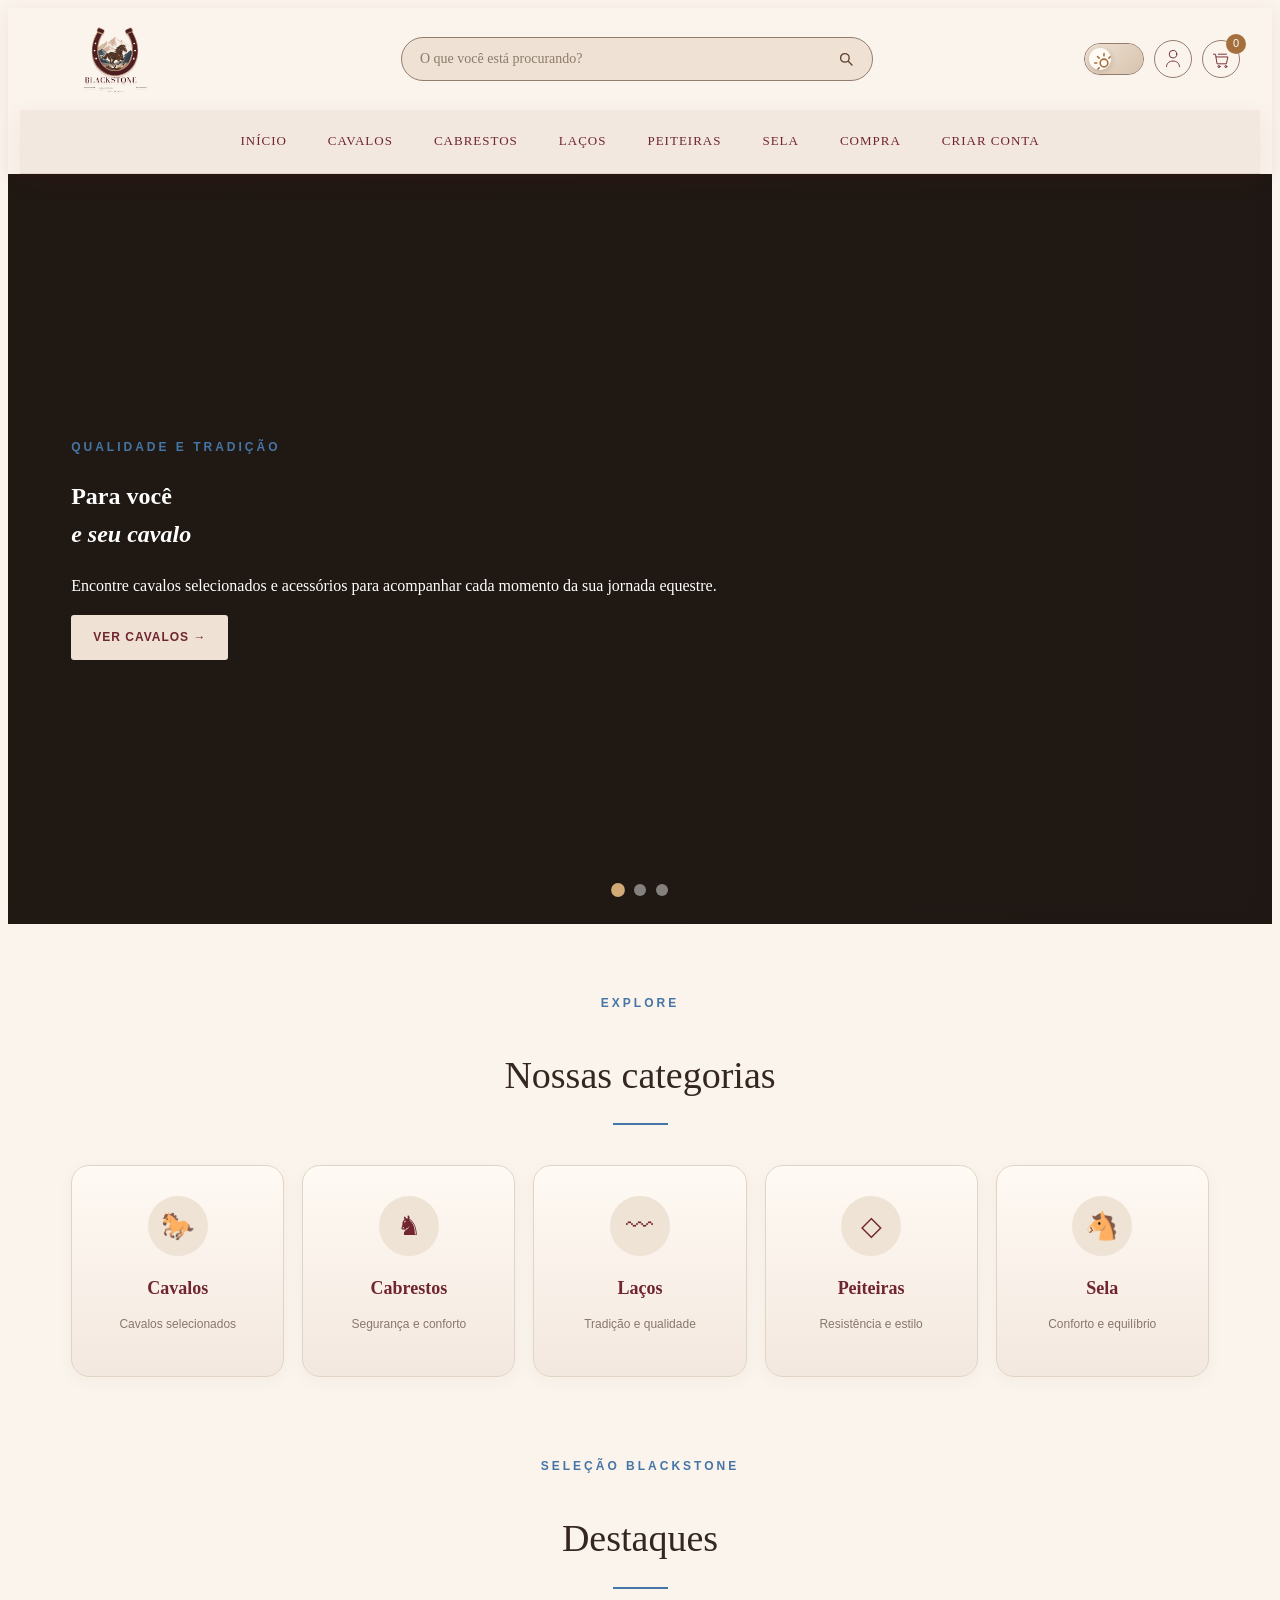
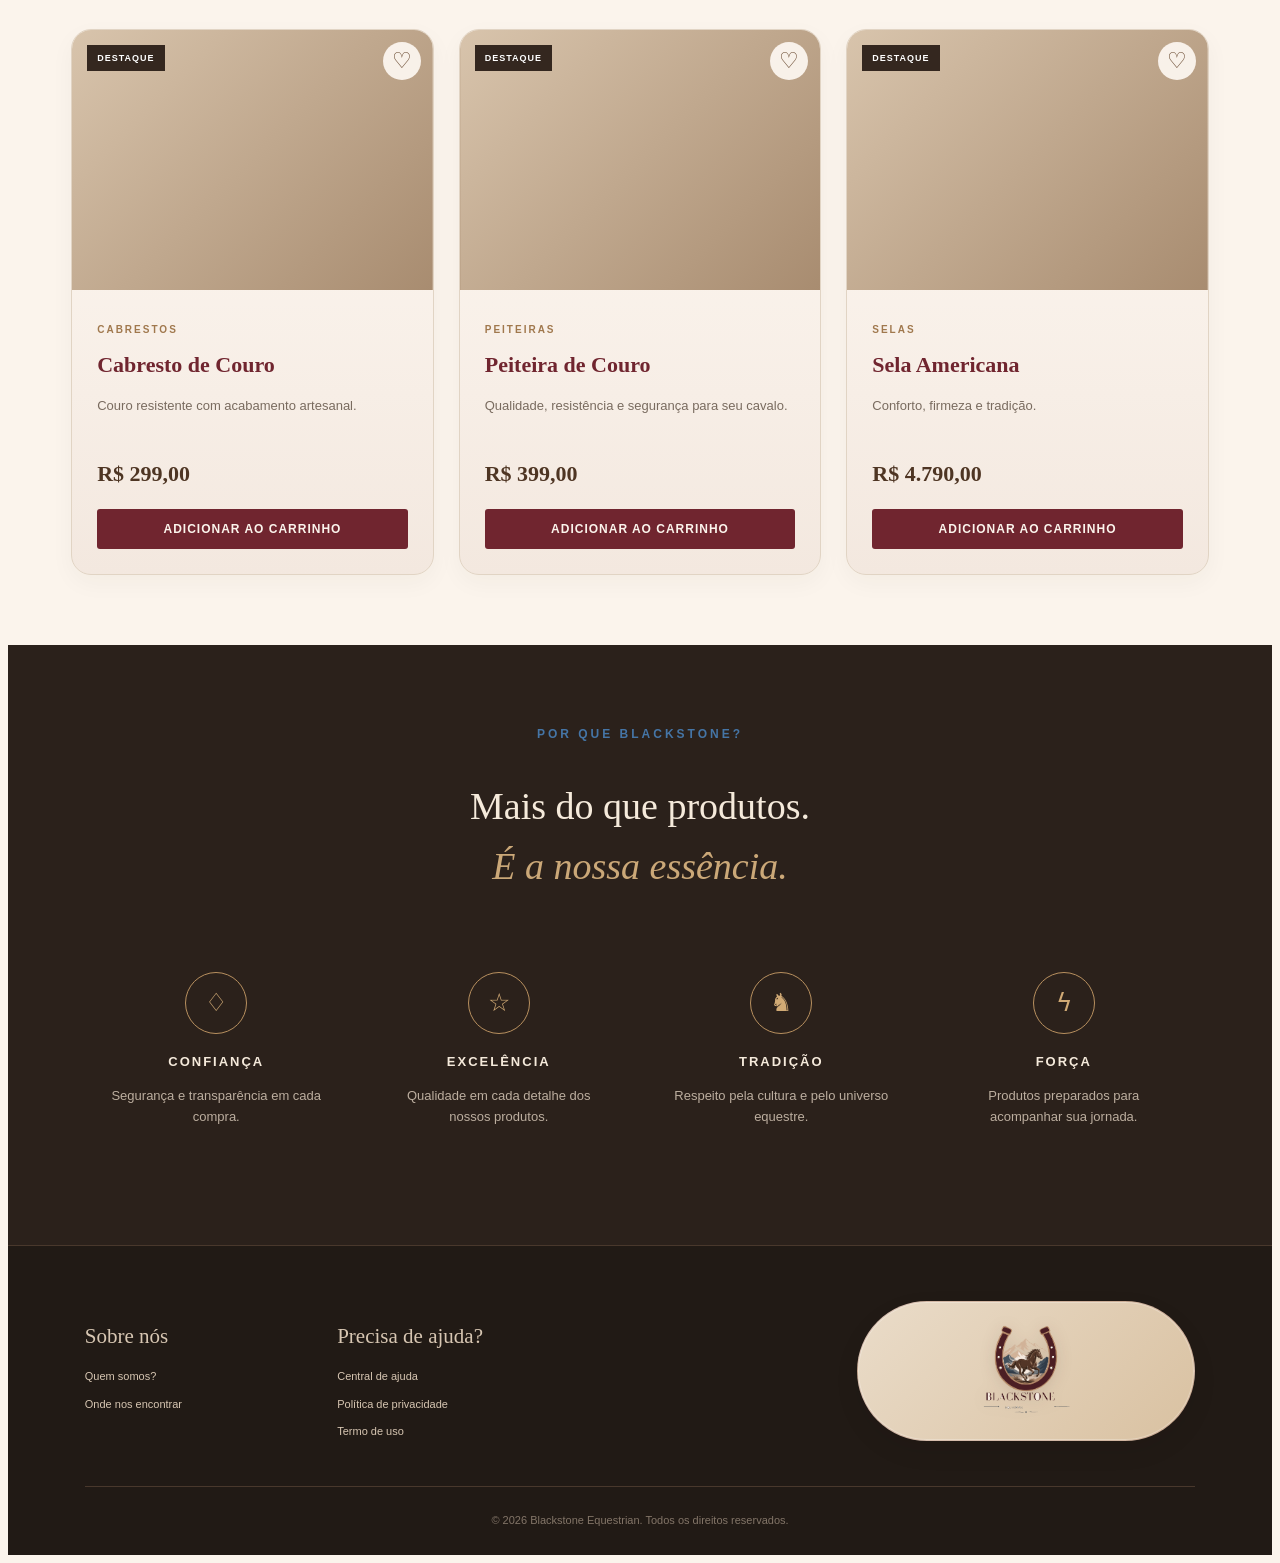
==== Desktop/SENAI/Blackstone/index.html @ 1b358e32 "prjt principal" ====
<!doctype html>
<html lang="pt-BR">
  <head>
    <meta charset="UTF-8" />
    <meta name="viewport" content="width=device-width, initial-scale=1.0" />
    <meta
      name="description"
      content="Blackstone Equestrian - Cavalos e acessórios para o universo equestre."
    />
    <title>Blackstone Equestrian</title>
    <link rel="stylesheet" href="stlye.css" />
  </head>

  <body>
    <div class="site-topo">
      <header class="cabecalho">
        <a href="#inicio" class="logo" aria-label="Blackstone Equestrian">
          <img
            src="assets/img/logobse-transparent.png"
            alt="Blackstone Equestrian"
            class="logo-image"
          />
        </a>

        <div class="pesquisa">
          <input
            type="text"
            id="searchInput"
            placeholder="O que você está procurando?"
          />
          <button type="button" id="searchBtn" aria-label="Buscar">
            <svg class="search-icon" viewBox="0 0 24 24" aria-hidden="true">
              <circle cx="10.5" cy="10.5" r="5.7"></circle>
              <path d="M15.3 15.3 L20 20"></path>
            </svg>
          </button>
        </div>

        <div class="acoes">
          <button
            type="button"
            class="icone theme-toggle"
            id="themeToggle"
            title="Alternar tema"
            aria-label="Alternar modo claro e escuro"
            aria-pressed="false"
          >
            <span class="theme-toggle-track" aria-hidden="true">
              <span class="theme-toggle-icon">
                <svg
                  class="theme-icon-svg sun"
                  viewBox="0 0 24 24"
                  aria-hidden="true"
                >
                  <circle cx="12" cy="12" r="4.2"></circle>
                  <path
                    d="M12 1.8v2.4M12 19.8v2.4M4.93 4.93l1.7 1.7M17.37 17.37l1.7 1.7M1.8 12h2.4M19.8 12h2.4M4.93 19.07l1.7-1.7M17.37 6.63l1.7-1.7"
                  ></path>
                </svg>
                <svg
                  class="theme-icon-svg moon"
                  viewBox="0 0 24 24"
                  aria-hidden="true"
                >
                  <path
                    d="M18.5 14.2A7.2 7.2 0 0 1 9.8 5.5a7.3 7.3 0 1 0 8.7 8.7Z"
                  ></path>
                </svg>
              </span>
            </span>
          </button>

          <a
            href="#conta"
            class="icone"
            title="Minha conta"
            aria-label="Minha conta"
          >
            <svg class="header-icon" viewBox="0 0 32 32" aria-hidden="true">
              <circle cx="16" cy="9" r="5.5"></circle>
              <path d="M6.5 27c.6-5.2 4.1-8 9.5-8s8.9 2.8 9.5 8"></path>
            </svg>
          </a>

          <a
            href="#compra"
            class="icone carrinho"
            title="Carrinho"
            aria-label="Carrinho"
          >
            <svg class="header-icon" viewBox="0 0 32 32" aria-hidden="true">
              <path d="M5 9h3l2.2 14h13.6l2.2-10H9"></path>
              <path d="M12 9h12"></path>
              <circle cx="13" cy="27" r="1.5"></circle>
              <circle cx="23" cy="27" r="1.5"></circle>
            </svg>
            <span id="cartCount">0</span>
          </a>
        </div>
      </header>

      <nav class="menu" aria-label="Navegação principal">
        <a href="#inicio">Início</a>
        <a href="#cavalos">Cavalos</a>
        <a href="#cabrestos">Cabrestos</a>
        <a href="#lacos">Laços</a>
        <a href="#peiteiras">Peiteiras</a>
        <a href="#sela">Sela</a>
        <a href="#compra">Compra</a>
        <a href="#conta">Criar conta</a>
      </nav>
    </div>

    <main>
      <section id="inicio" class="pagina">
        <div class="banner-slider" aria-label="Banner promocional">
          <div class="banner-slide active">
            <div class="banner-conteudo">
              <span class="subtitulo">QUALIDADE E TRADIÇÃO</span>

              <h1>
                Para você
                <br />
                <em>e seu cavalo</em>
              </h1>

              <p>
                Encontre cavalos selecionados e acessórios para acompanhar cada
                momento da sua jornada equestre.
              </p>

              <a href="#cavalos" class="botao botao-claro">VER CAVALOS →</a>
            </div>
          </div>

          <div class="banner-slide">
            <div class="banner-conteudo">
              <span class="subtitulo">O MELHOR PARA O SEU CAVALO</span>

              <h1>
                Estilo,
                <br />
                <em>conforto e tradição</em>
              </h1>

              <p>
                Acesse produtos pensados para desempenho, segurança e cuidado no
                dia a dia da equitação.
              </p>

              <a href="#cabrestos" class="botao botao-claro"
                >VER ACESSÓRIOS →</a
              >
            </div>
          </div>

          <div class="banner-slide">
            <div class="banner-conteudo">
              <span class="subtitulo">SELEÇÃO BLACKSTONE</span>

              <h1>
                Para você
                <br />
                <em>e seu cavalo</em>
              </h1>

              <p>
                Descubra itens de alta qualidade para uma rotina mais elegante,
                segura e completa.
              </p>

              <a href="#sela" class="botao botao-claro">VER SELEÇÃO →</a>
            </div>
          </div>

          <div class="banner-dots" aria-label="Navegação do banner">
            <button
              class="banner-dot active"
              type="button"
              aria-label="Slide 1"
            ></button>
            <button
              class="banner-dot"
              type="button"
              aria-label="Slide 2"
            ></button>
            <button
              class="banner-dot"
              type="button"
              aria-label="Slide 3"
            ></button>
          </div>
        </div>

        <div class="conteudo">
          <div class="titulo-secao">
            <span>EXPLORE</span>
            <h2>Nossas categorias</h2>
          </div>

          <div class="categorias">
            <a href="#cavalos" class="categoria">
              <div class="categoria-icone">🐎</div>
              <h3>Cavalos</h3>
              <p>Cavalos selecionados</p>
            </a>

            <a href="#cabrestos" class="categoria">
              <div class="categoria-icone">♞</div>
              <h3>Cabrestos</h3>
              <p>Segurança e conforto</p>
            </a>

            <a href="#lacos" class="categoria">
              <div class="categoria-icone">〰</div>
              <h3>Laços</h3>
              <p>Tradição e qualidade</p>
            </a>

            <a href="#peiteiras" class="categoria">
              <div class="categoria-icone">◇</div>
              <h3>Peiteiras</h3>
              <p>Resistência e estilo</p>
            </a>

            <a href="#sela" class="categoria">
              <div class="categoria-icone">🐴</div>
              <h3>Sela</h3>
              <p>Conforto e equilíbrio</p>
            </a>
          </div>

          <div class="titulo-secao">
            <span>SELEÇÃO BLACKSTONE</span>
            <h2>Destaques</h2>
          </div>

          <div class="produtos">
            <article class="produto">
              <div class="produto-imagem">
                <span class="etiqueta">DESTAQUE</span>
                <button class="favorito" type="button">♡</button>
              </div>

              <div class="produto-info">
                <span class="categoria-produto">CABRESTOS</span>
                <h3>Cabresto de Couro</h3>
                <p>Couro resistente com acabamento artesanal.</p>
                <strong class="preco">R$ 299,00</strong>
                <button
                  type="button"
                  class="botao"
                  onclick="adicionarCarrinho('Cabresto de Couro', 'R$ 299,00')"
                >
                  ADICIONAR AO CARRINHO
                </button>
              </div>
            </article>

            <article class="produto">
              <div class="produto-imagem">
                <span class="etiqueta">DESTAQUE</span>
                <button class="favorito" type="button">♡</button>
              </div>

              <div class="produto-info">
                <span class="categoria-produto">PEITEIRAS</span>
                <h3>Peiteira de Couro</h3>
                <p>Qualidade, resistência e segurança para seu cavalo.</p>
                <strong class="preco">R$ 399,00</strong>
                <button
                  type="button"
                  class="botao"
                  onclick="adicionarCarrinho('Peiteira de Couro', 'R$ 399,00')"
                >
                  ADICIONAR AO CARRINHO
                </button>
              </div>
            </article>

            <article class="produto">
              <div class="produto-imagem">
                <span class="etiqueta">DESTAQUE</span>
                <button class="favorito" type="button">♡</button>
              </div>

              <div class="produto-info">
                <span class="categoria-produto">SELAS</span>
                <h3>Sela Americana</h3>
                <p>Conforto, firmeza e tradição.</p>
                <strong class="preco">R$ 4.790,00</strong>
                <button
                  type="button"
                  class="botao"
                  onclick="adicionarCarrinho('Sela Americana', 'R$ 4.790,00')"
                >
                  ADICIONAR AO CARRINHO
                </button>
              </div>
            </article>
          </div>
        </div>

        <section class="diferenciais">
          <div class="diferenciais-titulo">
            <span>POR QUE BLACKSTONE?</span>
            <h2>
              Mais do que produtos.
              <br />
              <em>É a nossa essência.</em>
            </h2>
          </div>

          <div class="diferenciais-grid">
            <div class="diferencial">
              <div class="diferencial-icone">♢</div>
              <h3>CONFIANÇA</h3>
              <p>Segurança e transparência em cada compra.</p>
            </div>

            <div class="diferencial">
              <div class="diferencial-icone">☆</div>
              <h3>EXCELÊNCIA</h3>
              <p>Qualidade em cada detalhe dos nossos produtos.</p>
            </div>

            <div class="diferencial">
              <div class="diferencial-icone">♞</div>
              <h3>TRADIÇÃO</h3>
              <p>Respeito pela cultura e pelo universo equestre.</p>
            </div>

            <div class="diferencial">
              <div class="diferencial-icone">ϟ</div>
              <h3>FORÇA</h3>
              <p>Produtos preparados para acompanhar sua jornada.</p>
            </div>
          </div>
        </section>
      </section>

      <section id="cavalos" class="pagina pagina-categoria">
        <div class="cabecalho-pagina">
          <span>NOSSA SELEÇÃO</span>
          <h1>Cavalos</h1>
          <p>Cavalos selecionados para diferentes estilos e necessidades.</p>
        </div>

        <div class="conteudo">
          <div class="produtos">
            <article class="produto">
              <div class="produto-imagem"></div>
              <div class="produto-info">
                <span class="categoria-produto">QUARTO DE MILHA</span>
                <h3>Quarto de Milha</h3>
                <p>Excelente linhagem e ótimo desempenho.</p>
                <strong class="preco">R$ 45.000,00</strong>
                <button
                  class="botao"
                  onclick="adicionarCarrinho('Quarto de Milha', 'R$ 45.000,00')"
                >
                  COMPRAR
                </button>
              </div>
            </article>

            <article class="produto">
              <div class="produto-imagem"></div>
              <div class="produto-info">
                <span class="categoria-produto">MANGALARGA</span>
                <h3>Mangalarga Marchador</h3>
                <p>Elegância, resistência e tradição.</p>
                <strong class="preco">R$ 32.000,00</strong>
                <button
                  class="botao"
                  onclick="
                    adicionarCarrinho('Mangalarga Marchador', 'R$ 32.000,00')
                  "
                >
                  COMPRAR
                </button>
              </div>
            </article>

            <article class="produto">
              <div class="produto-imagem"></div>
              <div class="produto-info">
                <span class="categoria-produto">CRIOULO</span>
                <h3>Crioulo</h3>
                <p>Força, docilidade e adaptação.</p>
                <strong class="preco">R$ 28.000,00</strong>
                <button
                  class="botao"
                  onclick="adicionarCarrinho('Crioulo', 'R$ 28.000,00')"
                >
                  COMPRAR
                </button>
              </div>
            </article>
          </div>
        </div>
      </section>

      <section id="cabrestos" class="pagina pagina-categoria">
        <div class="cabecalho-pagina">
          <span>ACESSÓRIOS</span>
          <h1>Cabrestos</h1>
          <p>Segurança, conforto e controle.</p>
        </div>

        <div class="conteudo">
          <div class="produtos">
            <article class="produto">
              <div class="produto-imagem"></div>
              <div class="produto-info">
                <h3>Cabresto de Couro</h3>
                <p>Couro resistente e acabamento artesanal.</p>
                <strong class="preco">R$ 299,00</strong>
                <button
                  class="botao"
                  onclick="adicionarCarrinho('Cabresto de Couro', 'R$ 299,00')"
                >
                  COMPRAR
                </button>
              </div>
            </article>

            <article class="produto">
              <div class="produto-imagem"></div>
              <div class="produto-info">
                <h3>Cabresto de Nylon</h3>
                <p>Leve, resistente e confortável.</p>
                <strong class="preco">R$ 149,00</strong>
                <button
                  class="botao"
                  onclick="adicionarCarrinho('Cabresto de Nylon', 'R$ 149,00')"
                >
                  COMPRAR
                </button>
              </div>
            </article>

            <article class="produto">
              <div class="produto-imagem"></div>
              <div class="produto-info">
                <h3>Cabresto Soft</h3>
                <p>Conforto para o uso diário.</p>
                <strong class="preco">R$ 219,00</strong>
                <button
                  class="botao"
                  onclick="adicionarCarrinho('Cabresto Soft', 'R$ 219,00')"
                >
                  COMPRAR
                </button>
              </div>
            </article>
          </div>
        </div>
      </section>

      <section id="lacos" class="pagina pagina-categoria">
        <div class="cabecalho-pagina">
          <span>ACESSÓRIOS</span>
          <h1>Laços</h1>
          <p>Tradição e qualidade em cada detalhe.</p>
        </div>

        <div class="conteudo">
          <div class="produtos">
            <article class="produto">
              <div class="produto-imagem"></div>
              <div class="produto-info">
                <h3>Laço de Seda</h3>
                <p>Trançado tradicional e acabamento refinado.</p>
                <strong class="preco">R$ 149,00</strong>
                <button
                  class="botao"
                  onclick="adicionarCarrinho('Laço de Seda', 'R$ 149,00')"
                >
                  COMPRAR
                </button>
              </div>
            </article>

            <article class="produto">
              <div class="produto-imagem"></div>
              <div class="produto-info">
                <h3>Laço de Corda</h3>
                <p>Resistente para treino e manejo.</p>
                <strong class="preco">R$ 119,00</strong>
                <button
                  class="botao"
                  onclick="adicionarCarrinho('Laço de Corda', 'R$ 119,00')"
                >
                  COMPRAR
                </button>
              </div>
            </article>

            <article class="produto">
              <div class="produto-imagem"></div>
              <div class="produto-info">
                <h3>Laço de Competição</h3>
                <p>Precisão e desempenho para provas.</p>
                <strong class="preco">R$ 189,00</strong>
                <button
                  class="botao"
                  onclick="adicionarCarrinho('Laço de Competição', 'R$ 189,00')"
                >
                  COMPRAR
                </button>
              </div>
            </article>
          </div>
        </div>
      </section>

      <section id="peiteiras" class="pagina pagina-categoria">
        <div class="cabecalho-pagina">
          <span>ACESSÓRIOS</span>
          <h1>Peiteiras</h1>
          <p>Proteção, conforto e desempenho.</p>
        </div>

        <div class="conteudo">
          <div class="produtos">
            <article class="produto">
              <div class="produto-imagem"></div>
              <div class="produto-info">
                <h3>Peiteira de Couro</h3>
                <p>Couro firme e acabamento artesanal.</p>
                <strong class="preco">R$ 399,00</strong>
                <button
                  class="botao"
                  onclick="adicionarCarrinho('Peiteira de Couro', 'R$ 399,00')"
                >
                  COMPRAR
                </button>
              </div>
            </article>

            <article class="produto">
              <div class="produto-imagem"></div>
              <div class="produto-info">
                <h3>Peiteira de Nylon</h3>
                <p>Resistente e leve.</p>
                <strong class="preco">R$ 259,00</strong>
                <button
                  class="botao"
                  onclick="adicionarCarrinho('Peiteira de Nylon', 'R$ 259,00')"
                >
                  COMPRAR
                </button>
              </div>
            </article>

            <article class="produto">
              <div class="produto-imagem"></div>
              <div class="produto-info">
                <h3>Peiteira Ajustável</h3>
                <p>Regulagem prática e segura.</p>
                <strong class="preco">R$ 279,00</strong>
                <button
                  class="botao"
                  onclick="adicionarCarrinho('Peiteira Ajustável', 'R$ 279,00')"
                >
                  COMPRAR
                </button>
              </div>
            </article>
          </div>
        </div>
      </section>

      <section id="sela" class="pagina pagina-categoria">
        <div class="cabecalho-pagina">
          <span>EQUIPAMENTOS</span>
          <h1>Selas</h1>
          <p>Conforto, equilíbrio e performance.</p>
        </div>

        <div class="conteudo">
          <div class="produtos">
            <article class="produto">
              <div class="produto-imagem"></div>
              <div class="produto-info">
                <h3>Sela Americana</h3>
                <p>Conforto, firmeza e tradição.</p>
                <strong class="preco">R$ 4.790,00</strong>
                <button
                  class="botao"
                  onclick="adicionarCarrinho('Sela Americana', 'R$ 4.790,00')"
                >
                  COMPRAR
                </button>
              </div>
            </article>

            <article class="produto">
              <div class="produto-imagem"></div>
              <div class="produto-info">
                <h3>Sela Tambor</h3>
                <p>Leveza e estabilidade para velocidade.</p>
                <strong class="preco">R$ 3.990,00</strong>
                <button
                  class="botao"
                  onclick="adicionarCarrinho('Sela Tambor', 'R$ 3.990,00')"
                >
                  COMPRAR
                </button>
              </div>
            </article>

            <article class="produto">
              <div class="produto-imagem"></div>
              <div class="produto-info">
                <h3>Sela de Passeio</h3>
                <p>Conforto para longas cavalgadas.</p>
                <strong class="preco">R$ 2.390,00</strong>
                <button
                  class="botao"
                  onclick="adicionarCarrinho('Sela de Passeio', 'R$ 2.390,00')"
                >
                  COMPRAR
                </button>
              </div>
            </article>
          </div>
        </div>
      </section>

      <section id="compra" class="pagina">
        <div class="cabecalho-pagina">
          <span>SEU PEDIDO</span>
          <h1>Finalizar compra</h1>
          <p>Confira seus produtos e seus dados.</p>
        </div>

        <div class="checkout">
          <div class="formulario">
            <h2>Dados de entrega</h2>

            <label for="nomeCompra">Nome completo</label>
            <input type="text" id="nomeCompra" placeholder="Digite seu nome" />

            <label for="emailCompra">E-mail</label>
            <input type="email" id="emailCompra" placeholder="voce@email.com" />

            <label for="telefoneCompra">Telefone</label>
            <input
              type="tel"
              id="telefoneCompra"
              placeholder="(00) 00000-0000"
            />

            <label for="enderecoCompra">Endereço</label>
            <input
              type="text"
              id="enderecoCompra"
              placeholder="Rua, número e complemento"
            />

            <label for="cidadeCompra">Cidade</label>
            <input type="text" id="cidadeCompra" placeholder="Sua cidade" />

            <label for="cepCompra">CEP</label>
            <input type="text" id="cepCompra" placeholder="00000-000" />

            <h2>Pagamento</h2>

            <label for="pagamento">Forma de pagamento</label>
            <select id="pagamento">
              <option value="cartao">Cartão de crédito</option>
              <option value="pix">PIX</option>
              <option value="boleto">Boleto</option>
            </select>
          </div>

          <div class="resumo">
            <h2>Resumo do pedido</h2>
            <div id="resumoCarrinho">
              <p>Seu carrinho está vazio.</p>
            </div>

            <div class="total">
              <span>Total</span>
              <strong id="totalCompra">R$ 0,00</strong>
            </div>

            <button type="button" class="botao" onclick="finalizarCompra()">
              FINALIZAR COMPRA
            </button>

            <button
              type="button"
              class="botao botao-secundario"
              onclick="limparCarrinho()"
            >
              LIMPAR CARRINHO
            </button>
          </div>
        </div>
      </section>

      <section id="conta" class="pagina">
        <div class="cabecalho-pagina">
          <span>BLACKSTONE EQUESTRIAN</span>
          <h1>Criar conta</h1>
          <p>Crie sua conta para acompanhar seus pedidos.</p>
        </div>

        <div class="conta-container">
          <div class="formulario">
            <h2>Seus dados</h2>

            <label for="nomeConta">Nome completo *</label>
            <input type="text" id="nomeConta" placeholder="Digite seu nome" />

            <label for="emailConta">E-mail *</label>
            <input
              type="email"
              id="emailConta"
              placeholder="Digite seu e-mail"
            />

            <label for="telefoneConta">Telefone</label>
            <input
              type="tel"
              id="telefoneConta"
              placeholder="(00) 00000-0000"
            />

            <label for="senhaConta">Senha *</label>
            <input
              type="password"
              id="senhaConta"
              placeholder="Crie uma senha"
            />

            <label for="confirmarSenha">Confirmar senha *</label>
            <input
              type="password"
              id="confirmarSenha"
              placeholder="Digite a senha novamente"
            />

            <div class="checkbox">
              <input type="checkbox" id="termos" />
              <label for="termos">Aceito os termos de uso.</label>
            </div>

            <button type="button" class="botao" onclick="criarConta()">
              CRIAR CONTA
            </button>
          </div>

          <div class="conta-info">
            <span>BEM-VINDO À BLACKSTONE</span>
            <h2>
              Faça parte da nossa
              <em>jornada equestre.</em>
            </h2>
            <p>
              Tenha acesso aos seus pedidos, favoritos e novidades da
              Blackstone.
            </p>
          </div>
        </div>
      </section>
    </main>

    <footer class="rodape">
      <div class="rodape-conteudo">
        <div class="rodape-colunas">
          <div class="rodape-coluna">
            <h2>Sobre nós</h2>
            <a href="#conta">Quem somos?</a>
            <a href="#inicio">Onde nos encontrar</a>
          </div>

          <div class="rodape-coluna">
            <h2>Precisa de ajuda?</h2>
            <a href="#conta">Central de ajuda</a>
            <a href="#conta">Política de privacidade</a>
            <a href="#conta">Termo de uso</a>
          </div>
        </div>

        <div class="rodape-logo-wrap" aria-label="Blackstone Equestrian">
          <img
            src="assets/img/logobse-transparent.png"
            alt="Blackstone Equestrian"
            class="rodape-logo"
          />
        </div>
      </div>

      <small class="rodape-copy"
        >© 2026 Blackstone Equestrian. Todos os direitos reservados.</small
      >
    </footer>

    <script src="assets/script.js"></script>
  </body>
</html>
---- Desktop/SENAI/Blackstone/stlye.css ----
css
/* =====================================================
   CONFIGURAÇÕES GERAIS
===================================================== */

* {
    margin: 0;
    padding: 0;
    box-sizing: border-box;
}

html {
    scroll-behavior: smooth;
}

body {
    --bg-color: #FBF4EC;
    --bg-panel: #F3E8DF;
    --primary: #70252F;
    --secondary: #4575A6;
    --search-bg: #EFE2D5;
    --search-border: #947D6F;
    --text-soft: #5d422d;
    --card-bg: #fffaf4;
    --card-border: #e1d4c4;
    --shadow: rgba(112, 37, 47, 0.08);

    font-family: Georgia, "Times New Roman", serif;
    background: var(--bg-color);
    color: var(--primary);
    line-height: 1.6;
    min-height: 100vh;
    overflow-x: hidden;
    transition: background 0.3s ease, color 0.3s ease;
}

body.dark-theme {
    --bg-color: #1a1d22;
    --bg-panel: #232a31;
    --primary: #f8efe8;
    --secondary: #c3dcff;
    --search-bg: #2d343c;
    --search-border: #5a6875;
    --text-soft: #efe2d5;
    --card-bg: #2a3038;
    --card-border: #3b4652;
    --shadow: rgba(0, 0, 0, 0.28);
}

body.dark-theme .logo,
body.dark-theme .logo-sub,
body.dark-theme .menu a,
body.dark-theme .titulo-secao h2,
body.dark-theme .diferenciais-titulo h2,
body.dark-theme .cabecalho-pagina h1,
body.dark-theme .formulario h2,
body.dark-theme .resumo h2,
body.dark-theme .conta-info h2,
body.dark-theme .produto-info h3,
body.dark-theme .categoria h3,
body.dark-theme .diferencial h3,
body.dark-theme .banner h1,
body.dark-theme .conta-info h2 em,
body.dark-theme .banner h1 em,
body.dark-theme .diferenciais-titulo em {
    color: #f8efe8;
}

body.dark-theme .subtitulo,
body.dark-theme .titulo-secao > span,
body.dark-theme .diferenciais-titulo > span,
body.dark-theme .cabecalho-pagina > span,
body.dark-theme .conta-info > span {
    color: #c3dcff;
}

body.dark-theme .categoria p,
body.dark-theme .produto-info p,
body.dark-theme .cabecalho-pagina p,
body.dark-theme .conta-info p,
body.dark-theme .diferencial p,
body.dark-theme .formulario label,
body.dark-theme .preco,
body.dark-theme .produto-info .categoria-produto {
    color: #e7d8c8;
}

main {
    width: 100%;
}

img {
    display: block;
    max-width: 100%;
}

a {
    text-decoration: none;
    color: inherit;
}

button,
input,
select {
    font-family: inherit;
}

button {
    cursor: pointer;
}

::selection {
    background: rgba(184, 144, 95, 0.35);
}


/* =====================================================
   CABEÇALHO
===================================================== */

.site-topo {
    position: sticky;
    top: 0;
    z-index: 1000;
    width: 100%;
    background-color: var(--bg-color);
    box-shadow: 0 3px 15px var(--shadow);
    transition: transform 0.3s ease, opacity 0.3s ease, box-shadow 0.3s ease;
}

.site-topo.is-hidden {
    transform: translateY(-100%);
    opacity: 0;
    box-shadow: none;
    pointer-events: none;
}

.cabecalho {
    width: min(100%, 1200px);
    min-height: 78px;
    background-color: var(--bg-color);
    color: var(--primary);

    display: grid;
    grid-template-columns: 150px minmax(0, 1fr) auto;
    align-items: center;
    gap: 8px;

    padding: 10px 18px;
    margin: 0 auto;
}


/* LOGO */

.logo {
    display: flex;
    align-items: center;
    justify-content: center;
    min-width: 110px;
    line-height: 1;
    color: var(--primary);
    text-transform: uppercase;
    letter-spacing: 2px;
    transform: translateY(2px);
}

.logo-image {
    display: block;
    width: min(100%, 340px);
    height: auto;
    max-height: 82px;
    object-fit: contain;
    filter: drop-shadow(0 2px 0 rgba(112, 37, 47, 0.12));
}


/* PESQUISA */

.pesquisa {
    width: 100%;
    max-width: 470px;
    justify-self: center;

    display: flex;
    align-items: center;

    background-color: var(--search-bg);
    border: 1px solid var(--search-border);
    border-radius: 30px;
    overflow: hidden;
}

.pesquisa input {
    flex: 1;

    border: none;
    outline: none;

    background: transparent;

    padding: 13px 18px;

    color: #2d241e;
    font-size: 14px;
}

.pesquisa input::placeholder {
    color: #8c7b6b;
}

.pesquisa button {
    border: none;
    background: transparent;

    padding: 10px 17px;

    color: #5d422d;

    transition: 0.3s;
}

.search-icon {
    width: 18px;
    height: 18px;
    stroke: currentColor;
    stroke-width: 1.8;
    fill: none;
    stroke-linecap: round;
    stroke-linejoin: round;
    display: block;
}

.pesquisa button:hover {
    transform: scale(1.15);
}


/* ÍCONES */

.acoes {
    display: flex;
    align-items: center;
    gap: 10px;
}

.icone {
    position: relative;

    width: 36px;
    height: 36px;

    display: flex;
    align-items: center;
    justify-content: center;

    border: 1px solid var(--search-border);
    border-radius: 50%;
    background-color: var(--bg-color);
    color: var(--primary);

    font-size: 17px;

    transition: 0.3s;
}

.icone:hover {
    background-color: #4575A6;
    color: #FBF4EC;
    transform: translateY(-2px);
    border-color: #4575A6;
}

.header-icon {
    width: 22px;
    height: 22px;
    fill: none;
    stroke: currentColor;
    stroke-width: 1.35;
    stroke-linecap: round;
    stroke-linejoin: round;
}

.theme-toggle {
    width: 60px;
    height: 32px;
    padding: 0;
    border: 1px solid var(--search-border);
    border-radius: 999px;
    background: var(--search-bg);
    color: var(--primary);
    box-shadow: 0 0 0 0 rgba(69, 117, 166, 0.2);
}

.theme-toggle-track {
    position: relative;
    display: block;
    width: 100%;
    height: 100%;
    border-radius: inherit;
    background: linear-gradient(135deg, #efe2d5 0%, #d7c3ad 100%);
    transition: background 0.3s ease;
}

.theme-toggle-icon {
    position: absolute;
    top: 4px;
    left: 4px;
    width: 22px;
    height: 22px;
    display: grid;
    place-items: center;
    border-radius: 50%;
    overflow: hidden;
    background: #fffaf4;
    color: #a46f3c;
    box-shadow: 0 2px 6px rgba(54, 38, 26, 0.2);
    transition: transform 0.3s ease, background 0.3s ease, color 0.3s ease;
}

.theme-icon-svg {
    position: absolute;
    inset: 0;
    width: 100%;
    height: 100%;
    padding: 4px;
    stroke: currentColor;
    fill: none;
    stroke-width: 1.7;
    stroke-linecap: round;
    stroke-linejoin: round;
    transition: opacity 0.25s ease, transform 0.25s ease;
}

.theme-icon-svg.sun {
    opacity: 1;
    transform: scale(1);
}

.theme-icon-svg.moon {
    opacity: 0;
    transform: scale(0.8);
}

body.dark-theme .theme-toggle-track {
    background: linear-gradient(135deg, #355b82 0%, #4575a6 100%);
}

body.dark-theme .theme-toggle-icon {
    transform: translateX(30px);
    background: #f8efe8;
    color: #4575a6;
}

body.dark-theme .theme-icon-svg.sun {
    opacity: 0;
    transform: scale(0.8);
}

body.dark-theme .theme-icon-svg.moon {
    opacity: 1;
    transform: scale(1);
}

.theme-toggle:hover {
    background-color: var(--search-bg);
    box-shadow: 0 6px 18px rgba(69, 117, 166, 0.2);
}

.theme-toggle:focus-visible {
    outline: 3px solid rgba(69, 117, 166, 0.35);
    outline-offset: 3px;
}

.carrinho span {
    position: absolute;

    top: -7px;
    right: -7px;

    width: 20px;
    height: 20px;

    display: flex;
    align-items: center;
    justify-content: center;

    background-color: #a46f3c;
    color: white;

    border-radius: 50%;

    font-size: 11px;
    font-family: Arial, sans-serif;
}


/* =====================================================
   MENU
===================================================== */

.menu {
    width: min(100%, 1200px);
    margin: 0 auto;

    display: flex;
    align-items: center;
    justify-content: center;
    flex-wrap: wrap;

    gap: 5px;

    background: var(--bg-panel);
    color: var(--primary);

    padding: 12px 20px;

    border-bottom: 1px solid var(--card-border);
    box-shadow: 0 8px 25px var(--shadow);
}

.menu a {
    padding: 9px 18px;

    font-size: 13px;
    text-transform: uppercase;
    letter-spacing: 1px;
    border-radius: 999px;
    color: var(--primary);

    transition: 0.3s;
}

.menu a:hover {
    color: #4575A6;
    background-color: rgba(69, 117, 166, 0.1);
    transform: translateY(-1px);
}


/* =====================================================
   PÁGINAS
===================================================== */

.pagina {
    display: none;
    width: 100%;
    min-height: 500px;
}

.pagina:target,
#inicio {
    display: block;
}

.conteudo {
    width: min(90%, 1200px);
    margin: 0 auto;
    padding: 70px 0;
}


/* =====================================================
   BANNER PRINCIPAL
===================================================== */

.banner-slider {
    position: relative;
    min-height: calc(100vh - 150px);
    overflow: hidden;
    background: #1f1814;
    box-shadow: inset 0 -10px 20px rgba(0, 0, 0, 0.08);
}

.banner-slide {
    position: absolute;
    inset: 0;
    display: flex;
    align-items: center;
    opacity: 0;
    visibility: hidden;
    transition: opacity 0.7s ease, visibility 0.7s ease;
    background-size: cover;
    background-position: center;
}

.banner-slide.active {
    opacity: 1;
    visibility: visible;
}

.banner-slide:nth-child(1) {
    background:
        linear-gradient(
            90deg,
            rgba(32, 24, 19, 0.94),
            rgba(32, 24, 19, 0.72),
            rgba(32, 24, 19, 0.35)
        ),
        url("banner-cavalo.jpg");
}

.banner-slide:nth-child(2) {
    background:
        linear-gradient(
            90deg,
            rgba(22, 17, 14, 0.9),
            rgba(22, 17, 14, 0.75),
            rgba(22, 17, 14, 0.35)
        ),
        url("https://images.unsplash.com/photo-1553284965-83fd3e82fa5a?auto=format&fit=crop&w=1600&q=80");
}

.banner-slide:nth-child(3) {
    background:
        linear-gradient(
            90deg,
            rgba(24, 18, 15, 0.92),
            rgba(24, 18, 15, 0.72),
            rgba(24, 18, 15, 0.35)
        ),
        url("https://images.unsplash.com/photo-1535268647677-300dbf3d78d1?auto=format&fit=crop&w=1600&q=80");
}

.banner-conteudo {
    width: min(90%, 1200px);
    margin: 0 auto;
    padding: 80px 0;
    color: #fff;
}

.banner-dots {
    position: absolute;
    left: 50%;
    bottom: 28px;
    transform: translateX(-50%);
    display: flex;
    gap: 10px;
    z-index: 2;
}

.banner-dot {
    width: 12px;
    height: 12px;
    border-radius: 50%;
    border: none;
    background: rgba(255, 255, 255, 0.45);
    cursor: pointer;
    transition: all 0.3s ease;
}

.banner-dot.active {
    background: #d1aa75;
    transform: scale(1.15);
}

.subtitulo,
.titulo-secao > span,
.diferenciais-titulo > span,
.cabecalho-pagina > span,
.conta-info > span {
    display: block;

    color: #4575A6;

    font-family: Arial, Helvetica, sans-serif;

    font-size: 12px;
    font-weight: bold;

    letter-spacing: 3px;
    text-transform: uppercase;

    margin-bottom: 15px;
}

.banner h1 {
    font-size: clamp(42px, 6vw, 75px);

    line-height: 1.05;

    font-weight: normal;

    margin-bottom: 25px;
}

.banner h1 em {
    color: #d7b783;
    font-style: italic;
}

.banner p {
    max-width: 520px;

    color: #eee0d0;

    font-family: Arial, Helvetica, sans-serif;

    font-size: 16px;

    margin-bottom: 30px;
}


/* =====================================================
   BOTÕES
===================================================== */

.botao {
    display: inline-block;

    border: none;

    background-color: #70252F;
    color: #FBF4EC;

    padding: 13px 22px;

    font-family: Arial, Helvetica, sans-serif;

    font-size: 12px;
    font-weight: bold;

    letter-spacing: 1px;

    border-radius: 3px;

    transition: 0.3s;
}

.botao:hover {
    background-color: #4575A6;
    transform: translateY(-2px);
    box-shadow: 0 5px 15px rgba(69, 117, 166, 0.25);
}

.botao-claro {
    background-color: #EFE2D5;
    color: #70252F;
}

.botao-claro:hover {
    background-color: #4575A6;
    color: #FBF4EC;
}


/* =====================================================
   TÍTULOS DAS SEÇÕES
===================================================== */

.titulo-secao {
    text-align: center;
    margin-bottom: 40px;
}

.titulo-secao h2,
.diferenciais-titulo h2 {
    font-size: 38px;
    font-weight: normal;

    color: #33271f;
}

.titulo-secao h2::after {
    content: "";

    display: block;

    width: 55px;
    height: 2px;

    background-color: #4575A6;

    margin: 18px auto 0;
}


/* =====================================================
   CATEGORIAS
===================================================== */

.categorias {
    display: grid;
    grid-template-columns: repeat(auto-fit, minmax(180px, 1fr));
    gap: 18px;
    margin-bottom: 80px;
}

.categoria {
    background: linear-gradient(180deg, var(--card-bg) 0%, var(--bg-panel) 100%);
    border: 1px solid var(--card-border);
    border-radius: 18px;
    padding: 30px 15px;
    text-align: center;
    transition: 0.3s;
    box-shadow: 0 4px 18px rgba(60, 43, 28, 0.04);
}

.categoria:hover {
    transform: translateY(-7px);
    border-color: #b8905f;
    box-shadow: 0 18px 30px rgba(60, 43, 28, 0.12);
}

.categoria-icone {
    width: 60px;
    height: 60px;

    margin: 0 auto 15px;

    display: flex;
    align-items: center;
    justify-content: center;

    border-radius: 50%;

    background-color: #eee3d5;

    font-size: 27px;
}

.categoria h3 {
    font-size: 18px;
    margin-bottom: 5px;
}

.categoria p {
    font-family: Arial, Helvetica, sans-serif;

    color: #88786a;

    font-size: 12px;
}


/* =====================================================
   PRODUTOS
===================================================== */

.produtos {
    display: grid;
    grid-template-columns: repeat(auto-fit, minmax(240px, 1fr));
    gap: 25px;
}

.produto {
    background: linear-gradient(180deg, var(--card-bg) 0%, var(--bg-panel) 100%);
    border: 1px solid var(--card-border);
    border-radius: 20px;
    overflow: hidden;
    transition: 0.3s;
    box-shadow: 0 8px 25px rgba(60, 43, 28, 0.04);
}

.produto:hover {
    transform: translateY(-6px);
    box-shadow: 0 18px 35px rgba(60, 43, 28, 0.13);
}


/* IMAGEM DO PRODUTO */

.produto-imagem {
    height: 260px;

    position: relative;

    background:
        linear-gradient(
            135deg,
            #d8c4ac,
            #a88c70
        );

    background-size: cover;
    background-position: center;
}

/*
   Caso você coloque imagens específicas,
   pode usar:

   .produto:nth-child(1) .produto-imagem {
       background-image: url("cabresto.jpg");
   }
*/


.etiqueta {
    position: absolute;

    top: 15px;
    left: 15px;

    padding: 6px 10px;

    background-color: #34271f;
    color: #fff;

    font-family: Arial, Helvetica, sans-serif;

    font-size: 9px;
    font-weight: bold;

    letter-spacing: 1px;
}

.favorito {
    position: absolute;

    top: 12px;
    right: 12px;

    width: 38px;
    height: 38px;

    border: none;
    border-radius: 50%;

    background-color: rgba(255, 250, 244, 0.9);

    color: #68482f;

    font-size: 22px;

    transition: 0.3s;
}

.favorito:hover {
    background-color: #68482f;
    color: white;
}


/* INFORMAÇÕES */

.produto-info {
    padding: 25px;
}

.categoria-produto {
    color: #a0784d;

    font-family: Arial, Helvetica, sans-serif;

    font-size: 10px;
    font-weight: bold;

    letter-spacing: 2px;
}

.produto-info h3 {
    font-size: 22px;

    margin: 7px 0 10px;
}

.produto-info p {
    color: #796b5f;

    font-family: Arial, Helvetica, sans-serif;

    font-size: 13px;

    min-height: 45px;

    margin-bottom: 15px;
}

.preco {
    display: block;

    color: #4e3523;

    font-size: 22px;

    margin-bottom: 18px;
}

.produto-info .botao {
    width: 100%;
}


/* =====================================================
   DIFERENCIAIS
===================================================== */

.diferenciais {
    background-color: #2b211b;

    color: #eee0d0;

    padding: 80px 6%;
}

.diferenciais-titulo {
    text-align: center;

    margin-bottom: 50px;
}

.diferenciais-titulo h2 {
    color: #f5eadb;
}

.diferenciais-titulo em {
    color: #cba878;
}

.diferenciais-grid {
    max-width: 1100px;

    margin: 0 auto;

    display: grid;

    grid-template-columns: repeat(4, 1fr);

    gap: 30px;
}

.diferencial {
    text-align: center;

    padding: 25px 15px;
}

.diferencial-icone {
    width: 60px;
    height: 60px;

    margin: 0 auto 18px;

    border: 1px solid #b8905f;
    border-radius: 50%;

    display: flex;
    align-items: center;
    justify-content: center;

    color: #d1aa75;

    font-size: 25px;
}

.diferencial h3 {
    color: #f5eadb;

    font-family: Arial, Helvetica, sans-serif;

    font-size: 13px;

    letter-spacing: 2px;

    margin-bottom: 10px;
}

.diferencial p {
    color: #bcae9f;

    font-family: Arial, Helvetica, sans-serif;

    font-size: 13px;
}


/* =====================================================
   CABEÇALHO DAS PÁGINAS DE CATEGORIA
===================================================== */

.cabecalho-pagina {
    text-align: center;

    padding: 90px 20px 55px;

    background-color: #eee5da;

    border-bottom: 1px solid #ddd0c0;
}

.cabecalho-pagina h1 {
    color: #33271f;

    font-size: clamp(38px, 5vw, 55px);

    font-weight: normal;

    margin-bottom: 10px;
}

.cabecalho-pagina p {
    color: #76685c;

    font-family: Arial, Helvetica, sans-serif;

    font-size: 15px;
}


/* =====================================================
   CHECKOUT / COMPRA
===================================================== */

.checkout {
    width: 90%;
    max-width: 1100px;

    margin: 0 auto;

    padding: 70px 0;

    display: grid;

    grid-template-columns: 1.4fr 1fr;

    gap: 35px;
}

.formulario,
.resumo {
    background-color: #fffaf4;

    border: 1px solid #e0d3c4;

    padding: 35px;
}

.formulario h2,
.resumo h2 {
    color: #3a2b20;

    font-size: 25px;
    font-weight: normal;

    margin-bottom: 25px;
}

.formulario h2:not(:first-child) {
    margin-top: 35px;
}

.formulario label {
    display: block;

    color: #5d4b3c;

    font-family: Arial, Helvetica, sans-serif;

    font-size: 13px;
    font-weight: bold;

    margin: 15px 0 7px;
}

.formulario input,
.formulario select {
    width: 100%;

    padding: 13px 15px;

    border: 1px solid #d7c8b7;

    border-radius: 3px;

    background-color: #fff;

    outline: none;

    font-size: 14px;

    transition: 0.3s;
}

.formulario input:focus,
.formulario select:focus {
    border-color: #a0784d;

    box-shadow: 0 0 0 3px rgba(160, 120, 77, 0.12);
}


/* RESUMO */

.resumo {
    height: fit-content;

    position: sticky;
    top: 130px;
}

#resumoCarrinho {
    min-height: 100px;

    color: #817366;

    font-family: Arial, Helvetica, sans-serif;

    font-size: 14px;
}

.total {
    display: flex;
    align-items: center;
    justify-content: space-between;

    border-top: 1px solid #dfd1c0;

    padding-top: 20px;

    margin-top: 20px;

    font-family: Arial, Helvetica, sans-serif;
}

.total strong {
    color: #4f3523;

    font-size: 22px;
}

.resumo .botao {
    width: 100%;
    margin-top: 20px;
}

.botao-secundario {
    background-color: transparent;

    color: #68482f;

    border: 1px solid #68482f;
}

.botao-secundario:hover {
    background-color: #68482f;
    color: white;
}


/* =====================================================
   CRIAR CONTA
===================================================== */

.conta-container {
    width: 90%;
    max-width: 1000px;

    margin: 0 auto;

    padding: 70px 0;

    display: grid;

    grid-template-columns: 1fr 1fr;

    gap: 35px;
}

.checkbox {
    display: flex;

    align-items: center;

    gap: 10px;

    margin: 20px 0;
}

.checkbox input {
    width: auto;
}

.checkbox label {
    margin: 0;
    font-weight: normal;
}

.conta-info {
    min-height: 100%;

    padding: 50px;

    display: flex;
    flex-direction: column;
    justify-content: center;

    background-color: #2b211b;

    color: #f5eadb;
}

.conta-info h2 {
    font-size: 38px;

    line-height: 1.2;

    font-weight: normal;

    margin-bottom: 20px;
}

.conta-info h2 em {
    color: #cba878;
}

.conta-info p {
    color: #c6b7a6;

    font-family: Arial, Helvetica, sans-serif;

    font-size: 14px;
}


/* =====================================================
   RODAPÉ
===================================================== */

.rodape {
    background-color: #211a15;

    color: #d9cbb9;

    padding: 55px max(20px, 6vw) 25px;

    border-top: 1px solid #49382c;
}

.rodape-conteudo {
    width: min(100%, 1120px);
    margin: 0 auto;
    display: flex;
    align-items: center;
    justify-content: space-between;
    gap: 50px;
}

.rodape-logo-wrap {
    display: flex;
    align-items: center;
    justify-content: center;
    flex: 1;
    min-width: 160px;
    max-width: 300px;
    padding: 14px 18px;
    border-radius: 999px;
    background: linear-gradient(135deg, #eadcc9 0%, #d9c1a1 100%);
    border: 1px solid rgba(112, 37, 47, 0.15);
    box-shadow: 0 10px 24px rgba(28, 17, 12, 0.08), inset 0 0 0 1px rgba(255, 255, 255, 0.25);
}

.rodape-logo {
    display: block;
    width: min(100%, 260px);
    height: auto;
    max-height: 110px;
    object-fit: contain;
    opacity: 1;
    filter: drop-shadow(0 2px 8px rgba(52, 28, 22, 0.12));
}

.rodape-colunas {
    display: flex;
    gap: clamp(45px, 8vw, 120px);
}

.rodape-coluna {
    display: flex;
    flex-direction: column;
    gap: 10px;
    min-width: 150px;
}

.rodape-coluna h2 {
    margin-bottom: 5px;
    color: #d7c6b2;
    font-size: 21px;
    font-weight: normal;
}

.rodape-coluna a {
    color: #d7c6b2;

    font-family: Arial, Helvetica, sans-serif;

    font-size: 11px;

    transition: 0.3s;
}

.rodape-coluna a:hover {
    color: #d1aa75;
}

.rodape-copy {
    display: block;
    width: min(100%, 1120px);
    margin: 45px auto 0;
    text-align: center;

    padding-top: 25px;

    border-top: 1px solid #49382c;

    color: #837568;

    font-family: Arial, Helvetica, sans-serif;

    font-size: 11px;
}

@media (max-width: 700px) {
    .rodape-conteudo,
    .rodape-colunas {
        flex-direction: column;
    }

    .rodape-colunas {
        width: 100%;
        align-items: center;
        text-align: center;
    }

}


/* =====================================================
   RESPONSIVIDADE — TABLET
===================================================== */

@media (max-width: 900px) {

    .cabecalho {
        grid-template-columns: 1fr;
        justify-items: center;
        gap: 14px;
        padding: 18px 20px;
    }

    .logo {
        justify-content: center;
        align-items: center;
        text-align: center;
    }

    .pesquisa {
        width: 100%;
        max-width: none;
    }

    .menu {
        padding-left: 12px;
        padding-right: 12px;
    }

    .categorias {
        grid-template-columns: repeat(3, 1fr);
    }

    .produtos {
        grid-template-columns: repeat(2, 1fr);
    }

    .diferenciais-grid {
        grid-template-columns: repeat(2, 1fr);
    }

    .checkout {
        grid-template-columns: 1fr;
    }

    .resumo {
        position: static;
    }

    .conta-container {
        grid-template-columns: 1fr;
    }
}


/* =====================================================
   RESPONSIVIDADE — CELULAR
===================================================== */

@media (max-width: 600px) {

    .cabecalho {
        padding: 15px 20px;
        gap: 15px;
    }

    .logo-text {
        font-size: 18px;
    }

    .logo-sub {
        letter-spacing: 3px;
    }

    .acoes {
        gap: 8px;
    }

    .icone {
        width: 38px;
        height: 38px;
    }

    .menu {
        gap: 0;
        padding: 8px 10px;
    }

    .menu a {
        font-size: 10px;
        padding: 7px 8px;
    }

    .banner {
        min-height: 520px;
    }

    .banner-conteudo {
        padding: 60px 0;
    }

    .banner h1 {
        font-size: 43px;
    }

    .banner p {
        font-size: 14px;
    }

    .conteudo {
        width: 88%;
        padding: 55px 0;
    }

    .titulo-secao h2,
    .diferenciais-titulo h2 {
        font-size: 30px;
    }

    .categorias {
        grid-template-columns: repeat(2, 1fr);
    }

    .produtos {
        grid-template-columns: 1fr;
    }

    .produto-imagem {
        height: 230px;
    }

    .diferenciais {
        padding: 60px 20px;
    }

    .diferenciais-grid {
        grid-template-columns: 1fr;
    }

    .cabecalho-pagina {
        padding: 60px 20px 40px;
    }

    .checkout,
    .conta-container {
        width: 88%;
        padding: 50px 0;
    }

    .formulario,
    .resumo {
        padding: 25px 20px;
    }

    .conta-info {
        padding: 35px 25px;
    }

    .conta-info h2 {
        font-size: 30px;
    }

    .rodape-links {
        flex-direction: column;
        gap: 10px;
    }
}
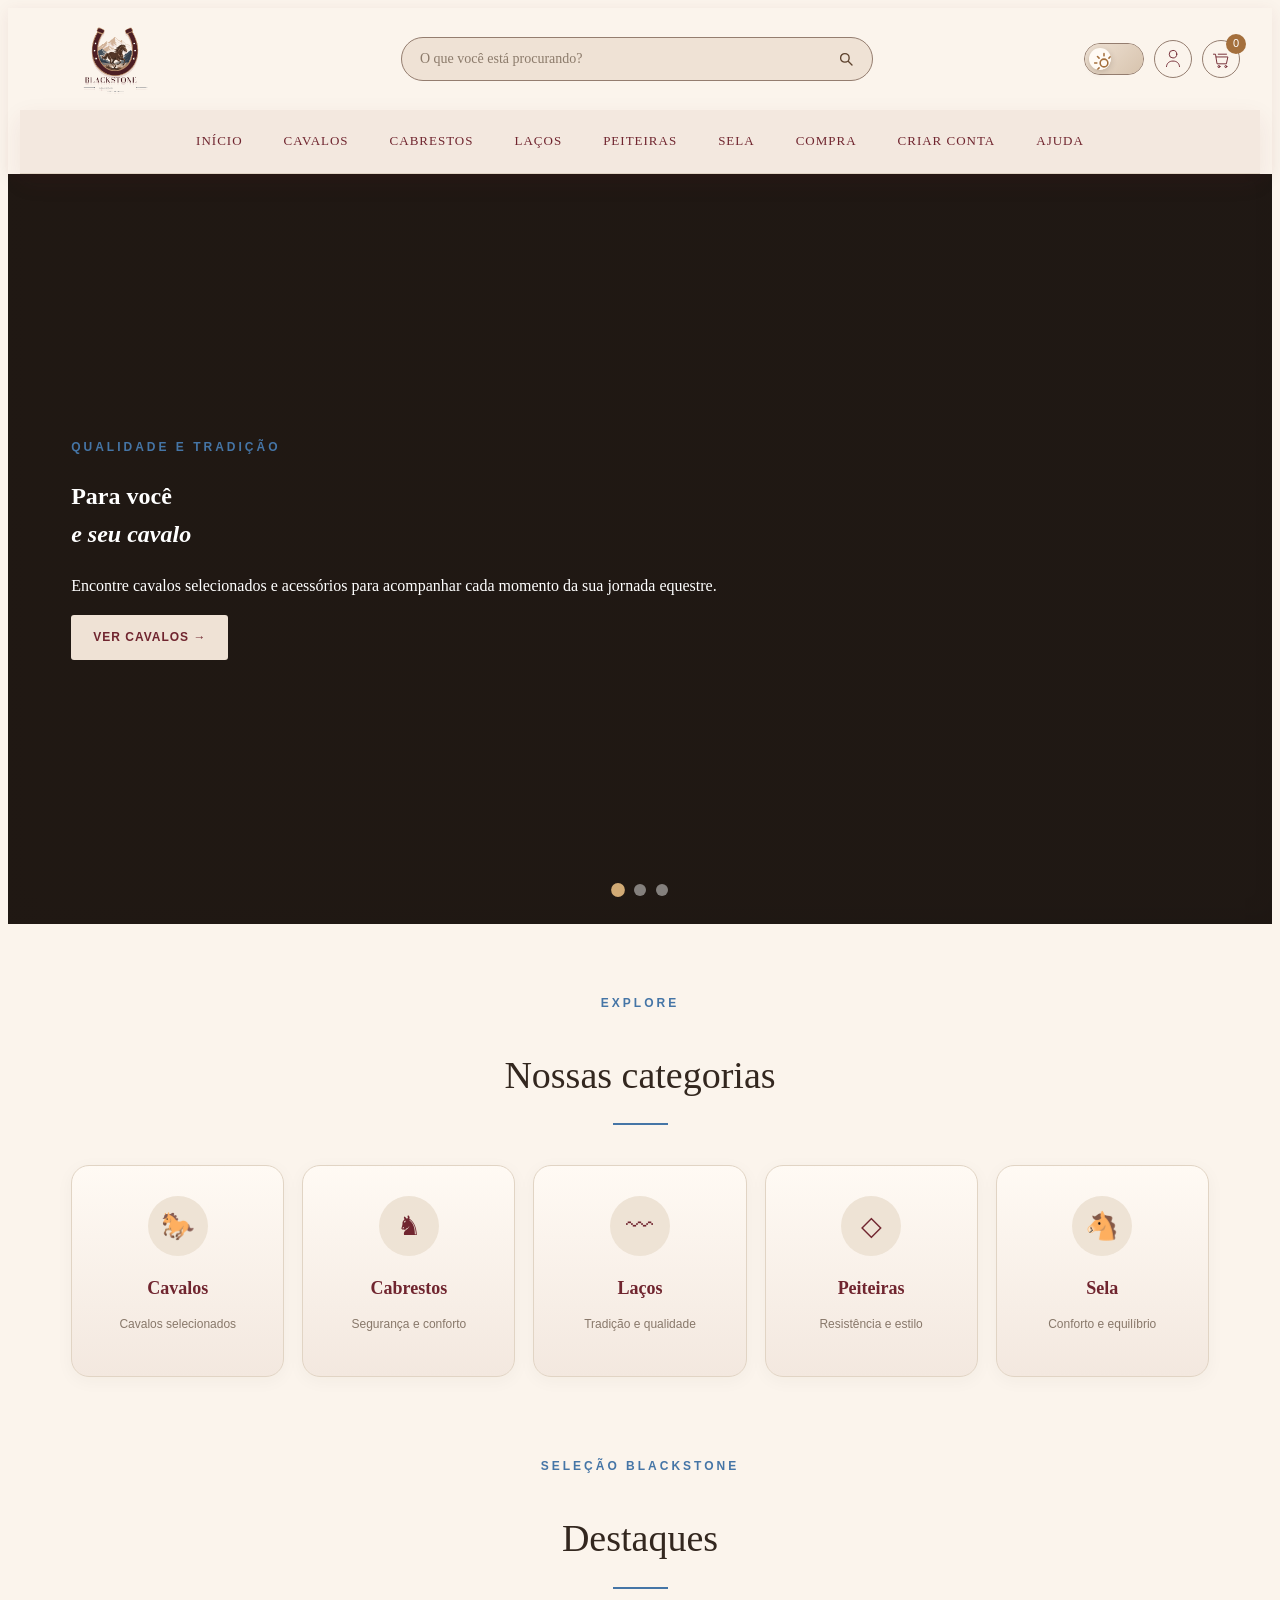
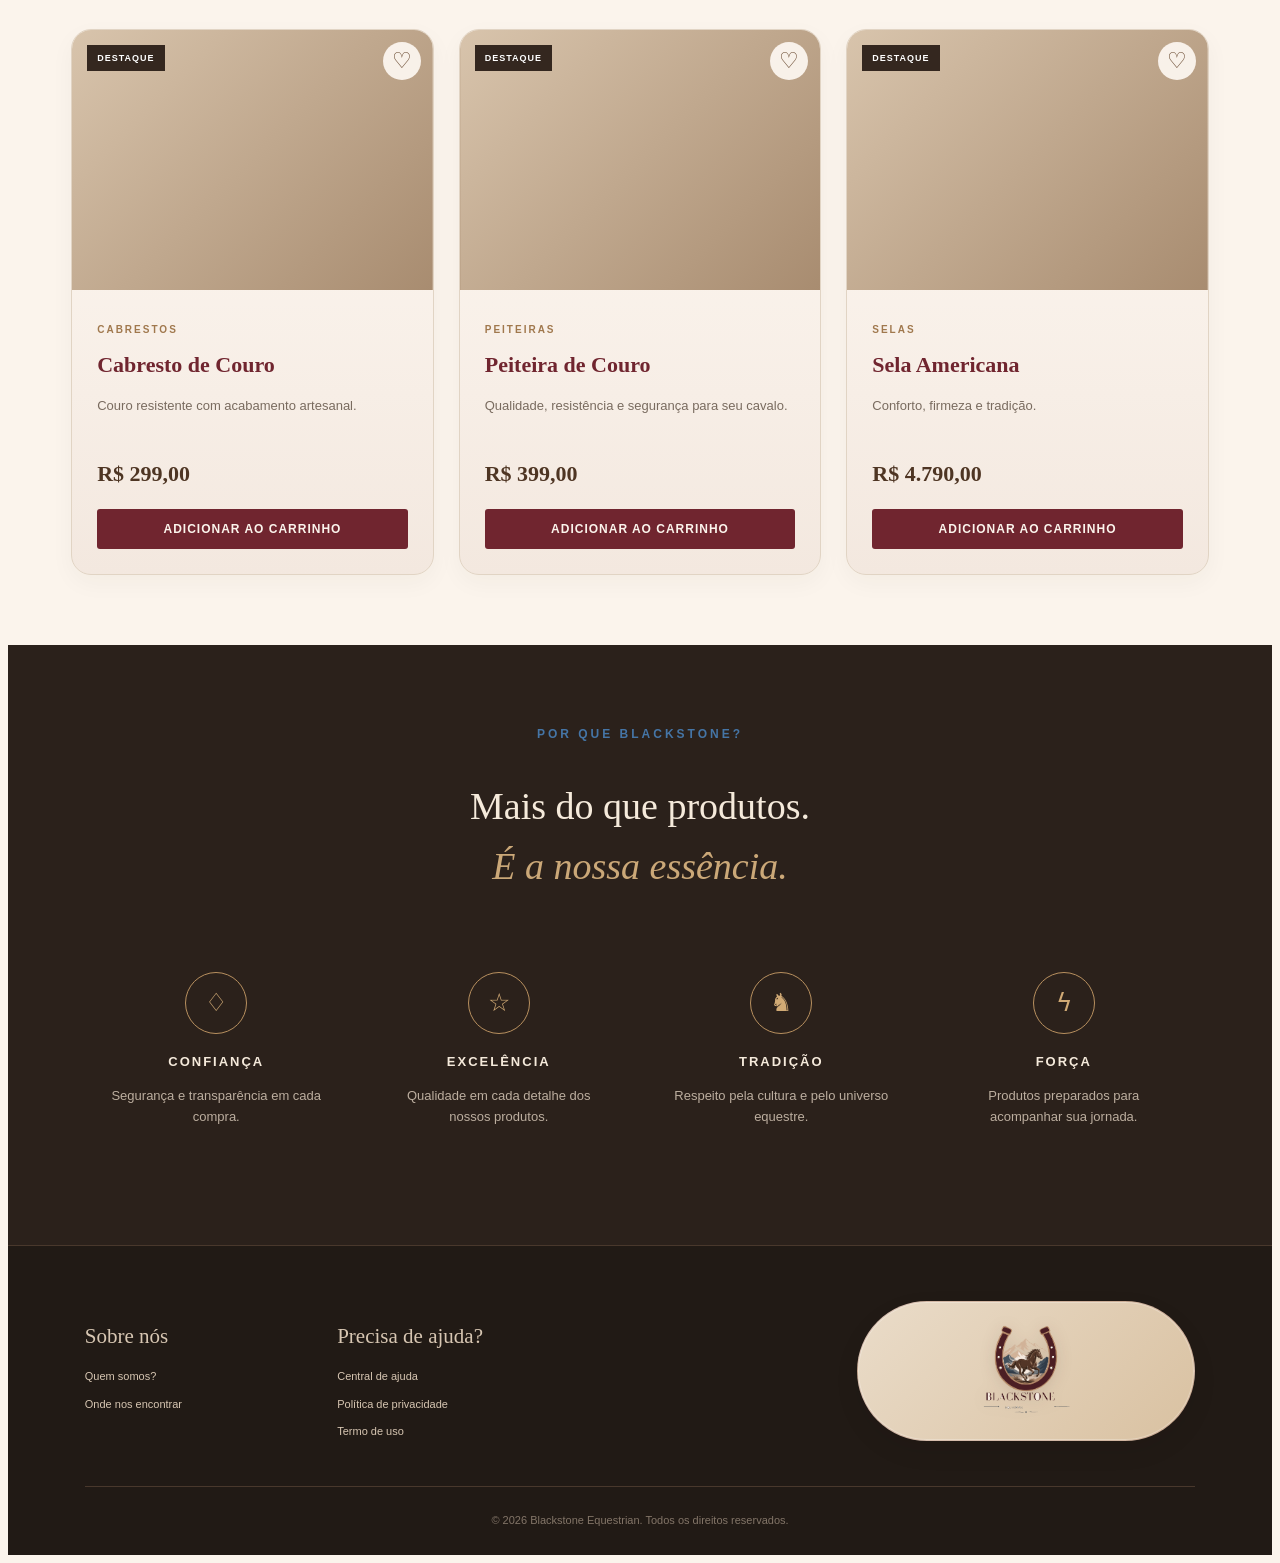
==== commit b203ecc8: "menu ajuda" ====
--- a/Desktop/SENAI/Blackstone/index.html
+++ b/Desktop/SENAI/Blackstone/index.html
@@ -108,6 +108,7 @@
         <a href="#sela">Sela</a>
         <a href="#compra">Compra</a>
         <a href="#conta">Criar conta</a>
+        <a href="#help">Ajuda</a>
       </nav>
     </div>
 
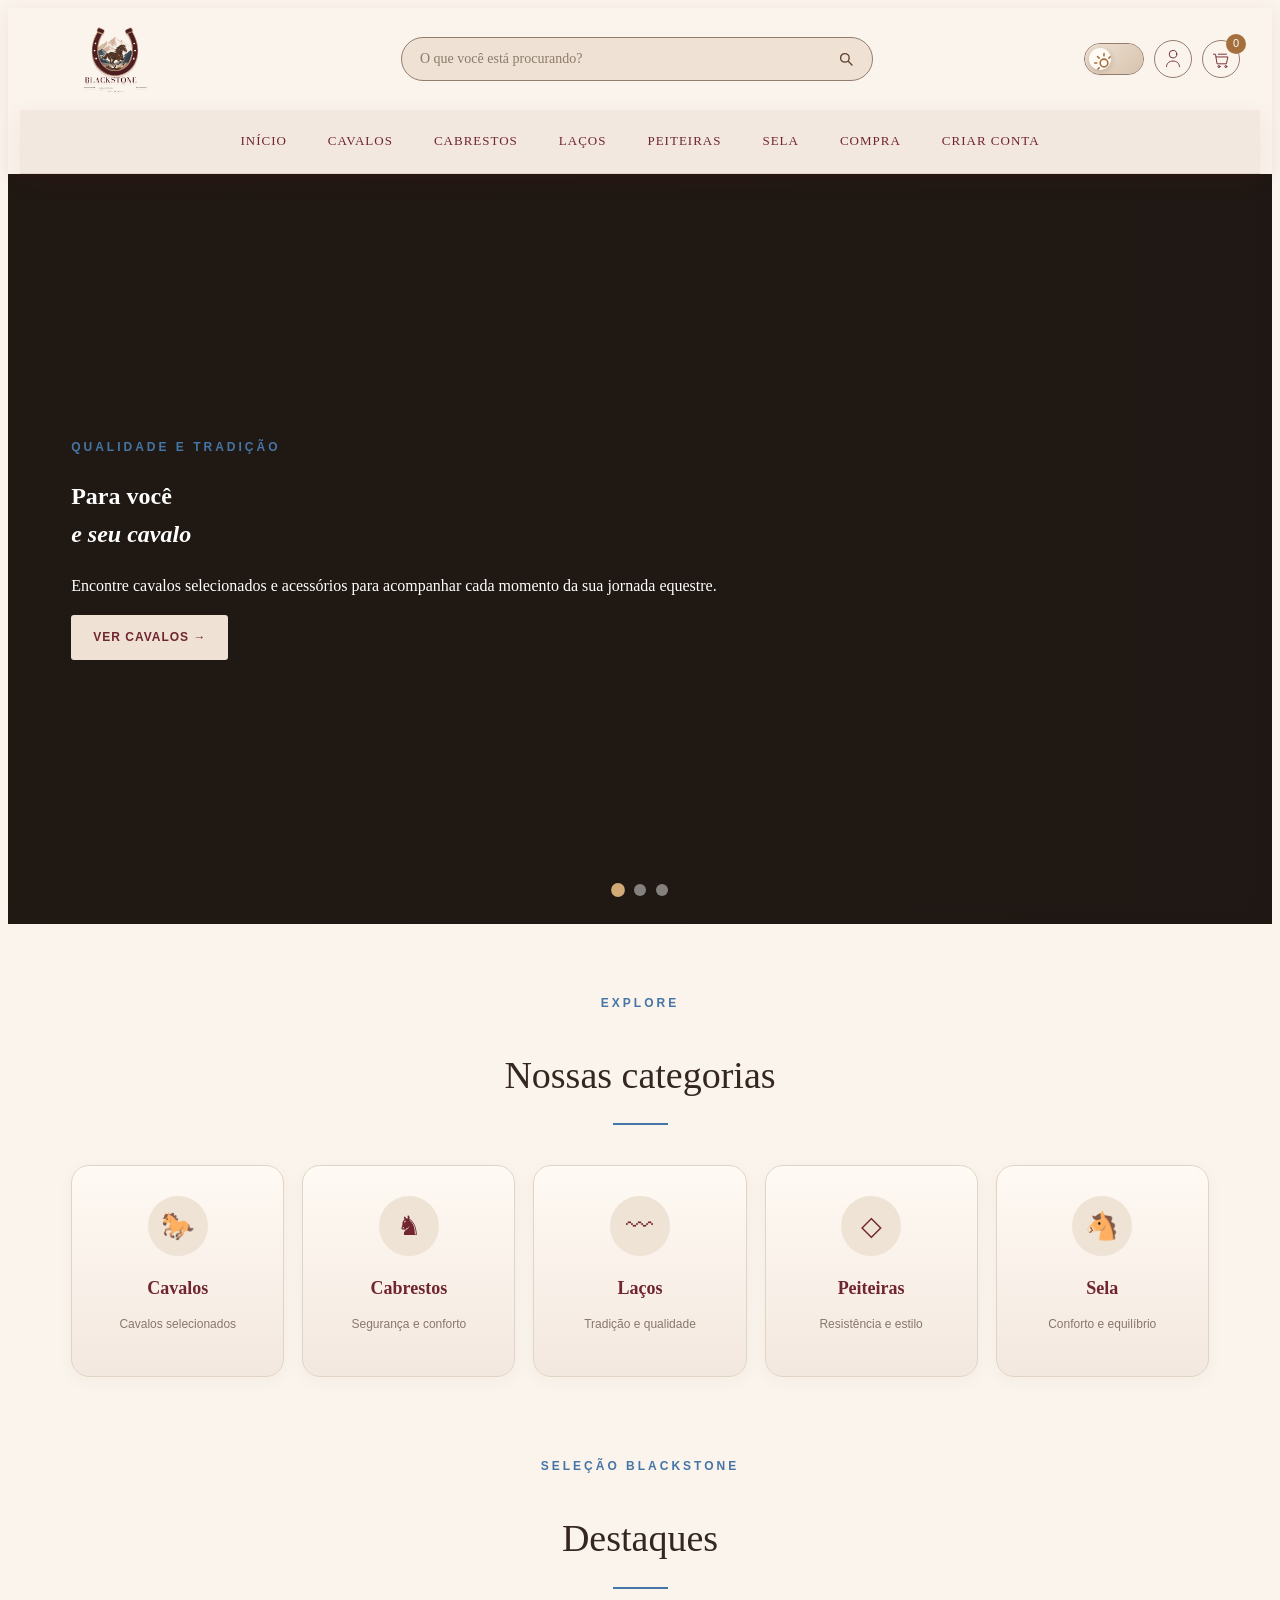
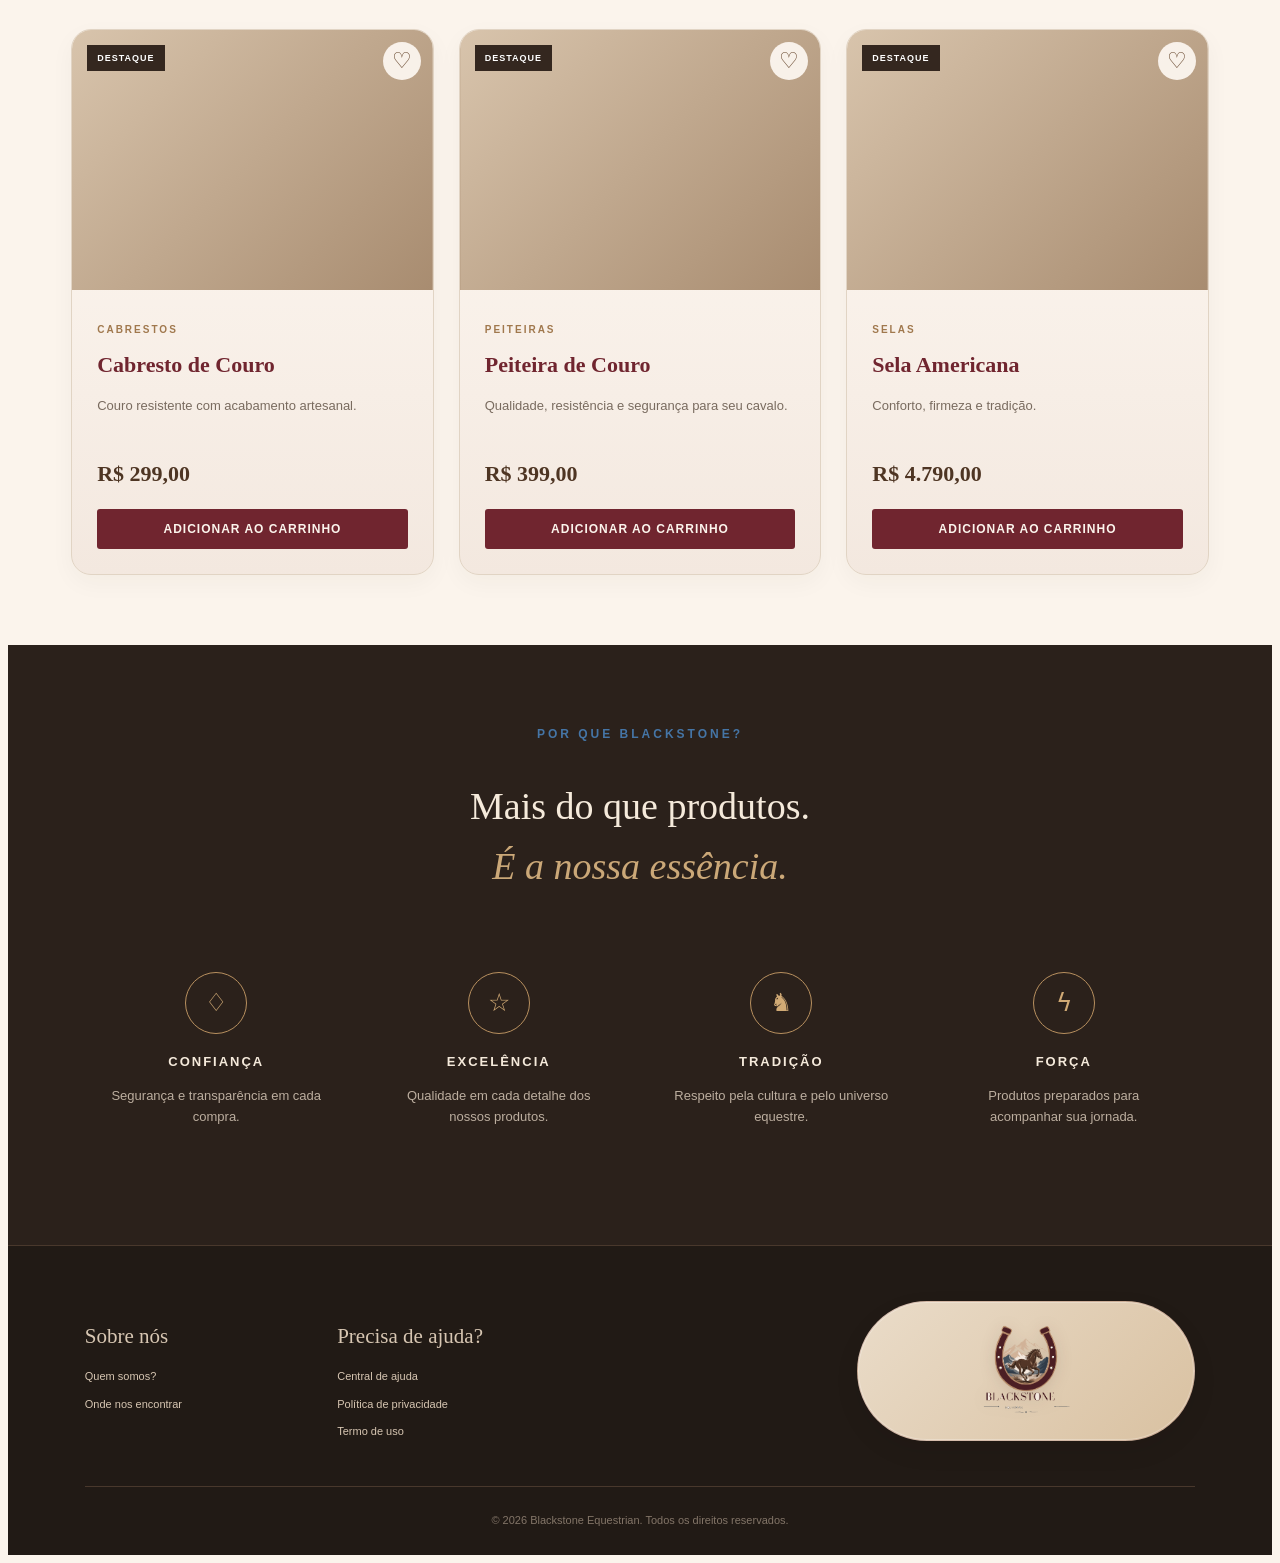
==== commit 2cf6c5fd: "adicionei a página de peiteiras" ====
--- a/Desktop/SENAI/Blackstone/index.html
+++ b/Desktop/SENAI/Blackstone/index.html
@@ -104,11 +104,10 @@
         <a href="#cavalos">Cavalos</a>
         <a href="#cabrestos">Cabrestos</a>
         <a href="#lacos">Laços</a>
-        <a href="#peiteiras">Peiteiras</a>
+        <a href="peiteiras.html">Peiteiras</a>
         <a href="#sela">Sela</a>
         <a href="#compra">Compra</a>
         <a href="#conta">Criar conta</a>
-        <a href="#help">Ajuda</a>
       </nav>
     </div>
 
